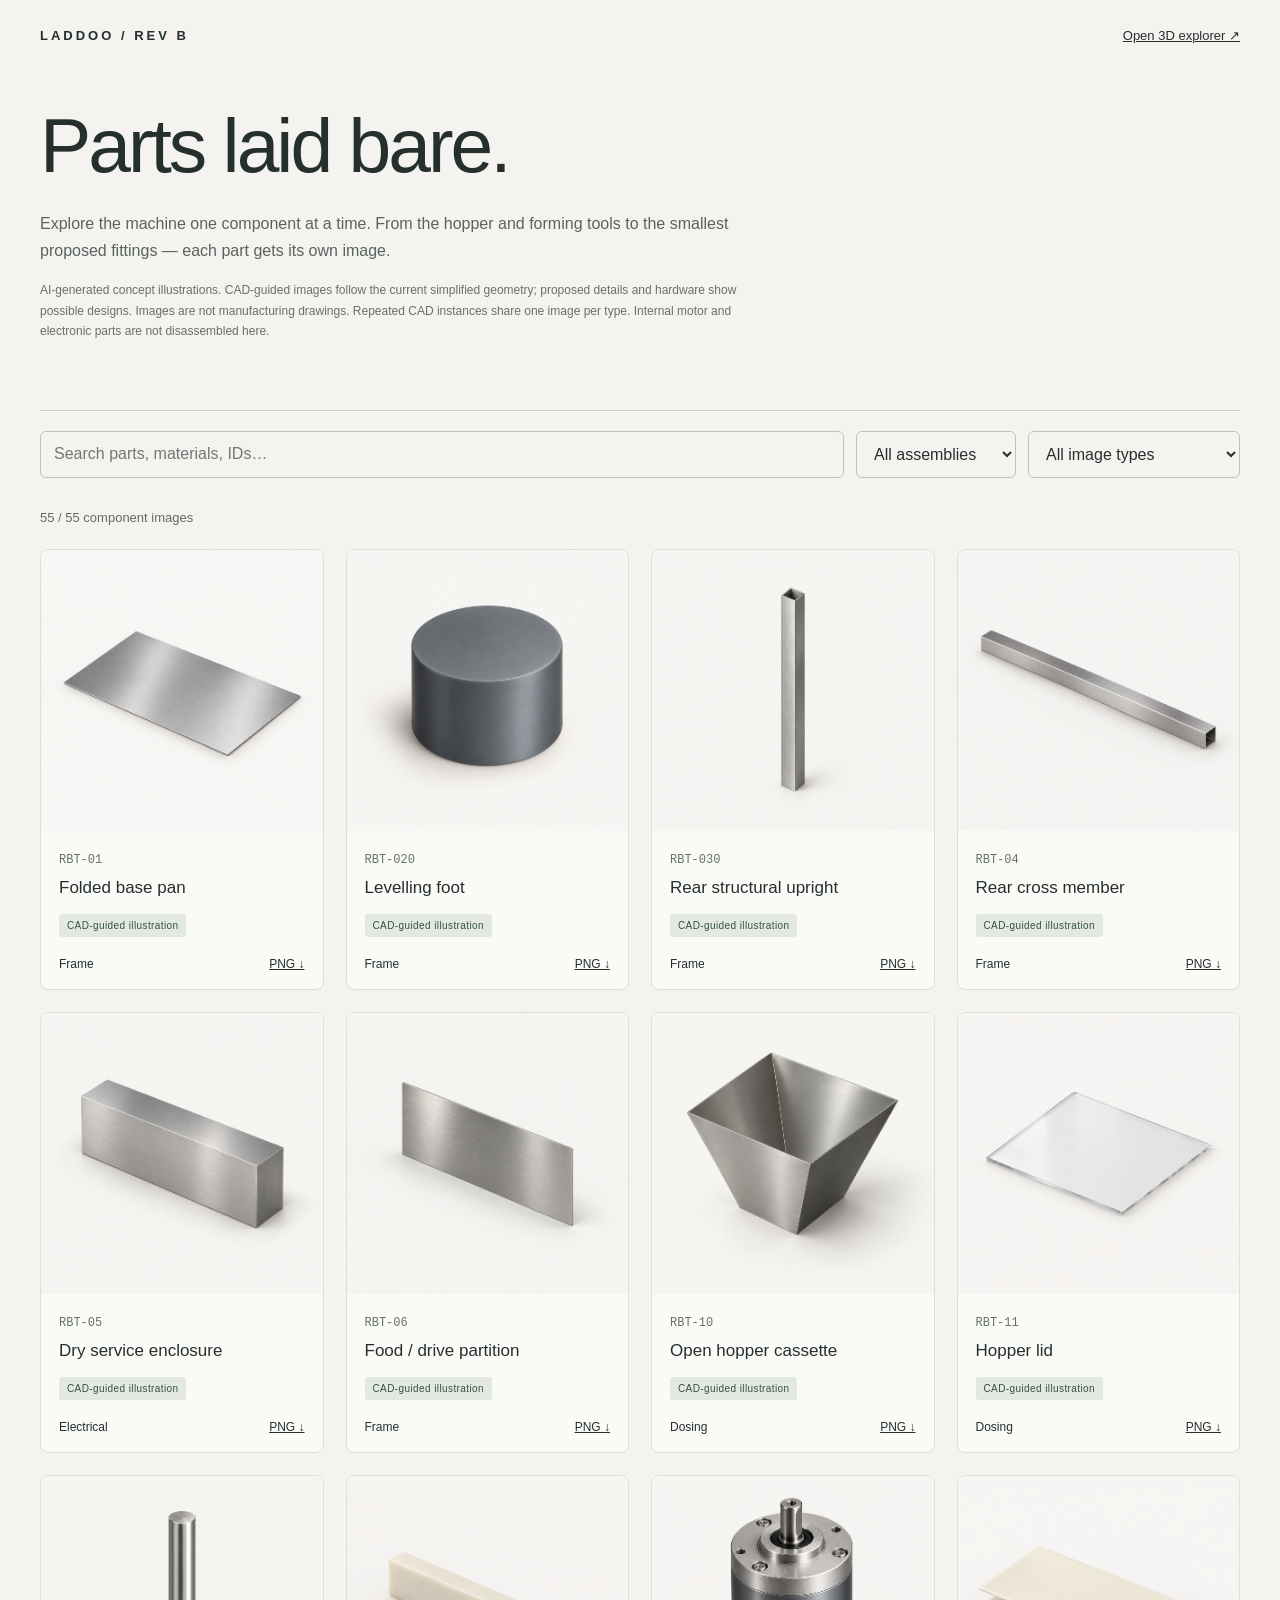
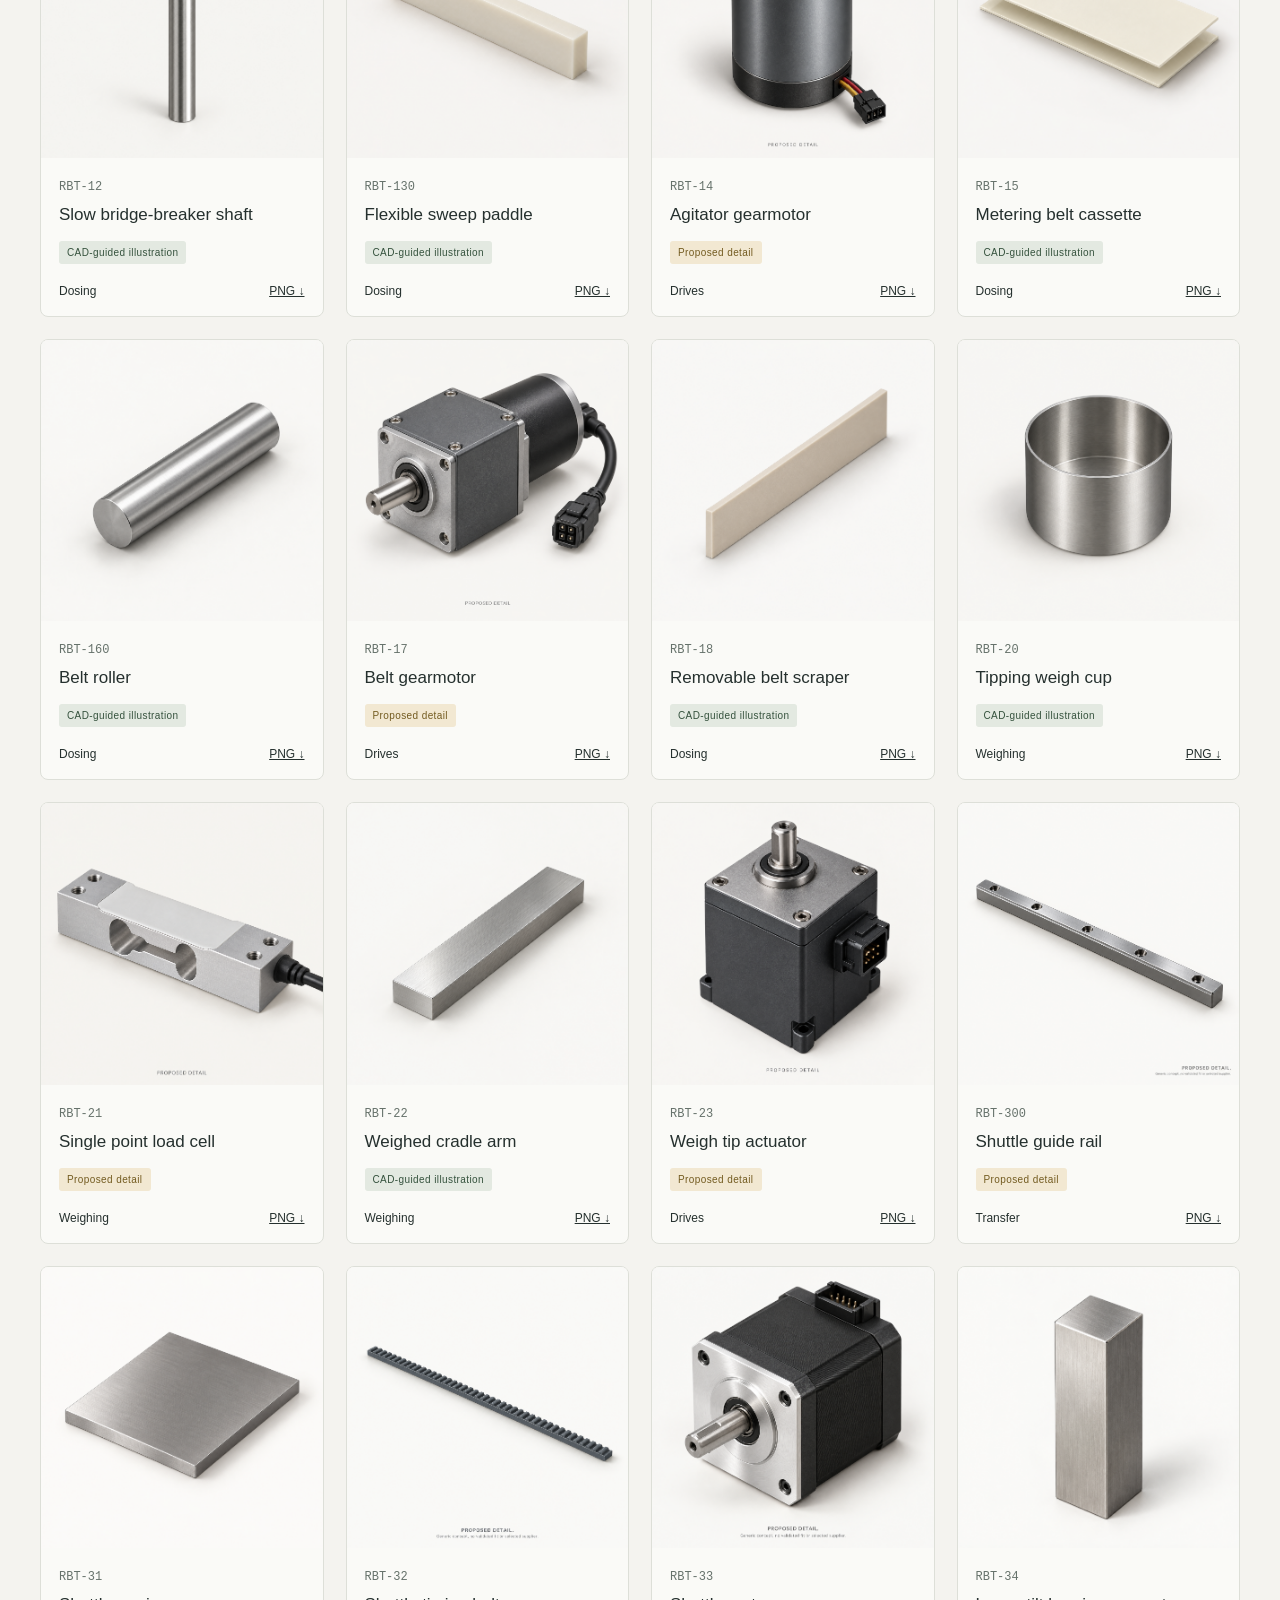
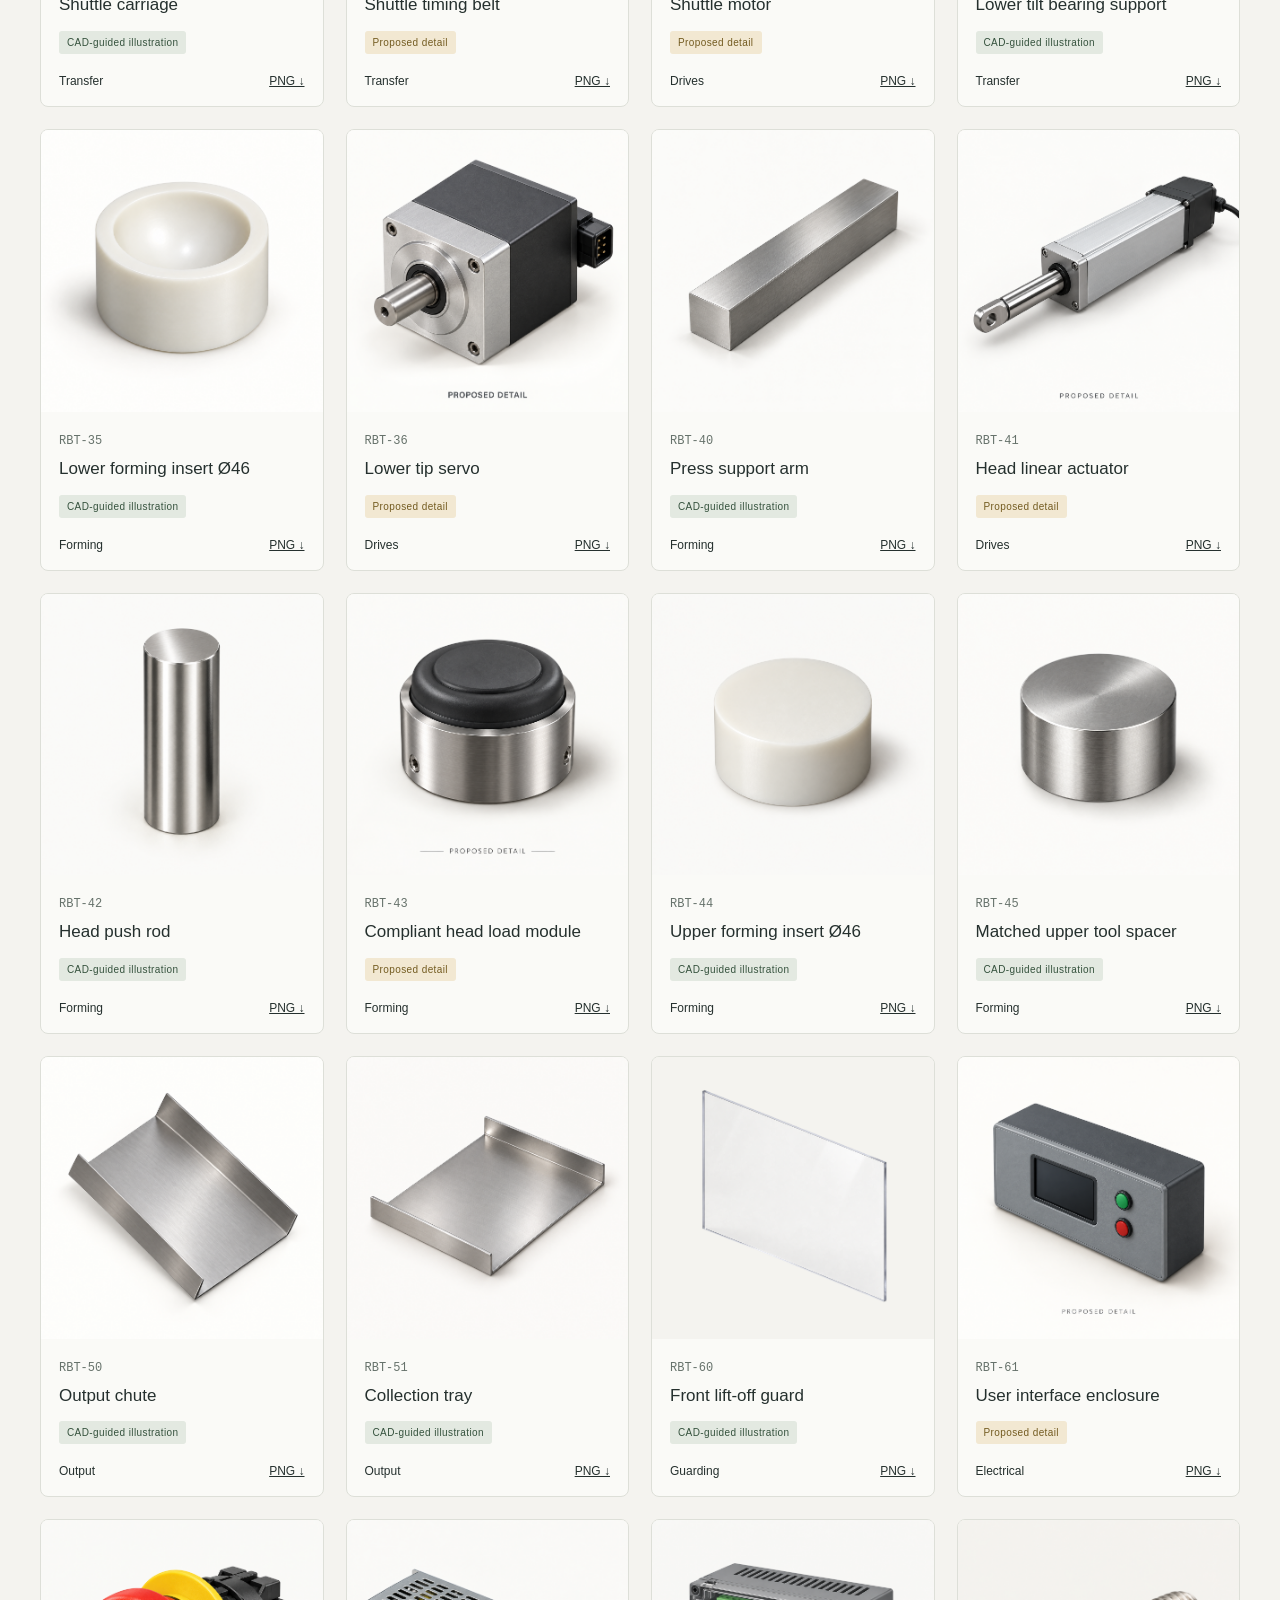
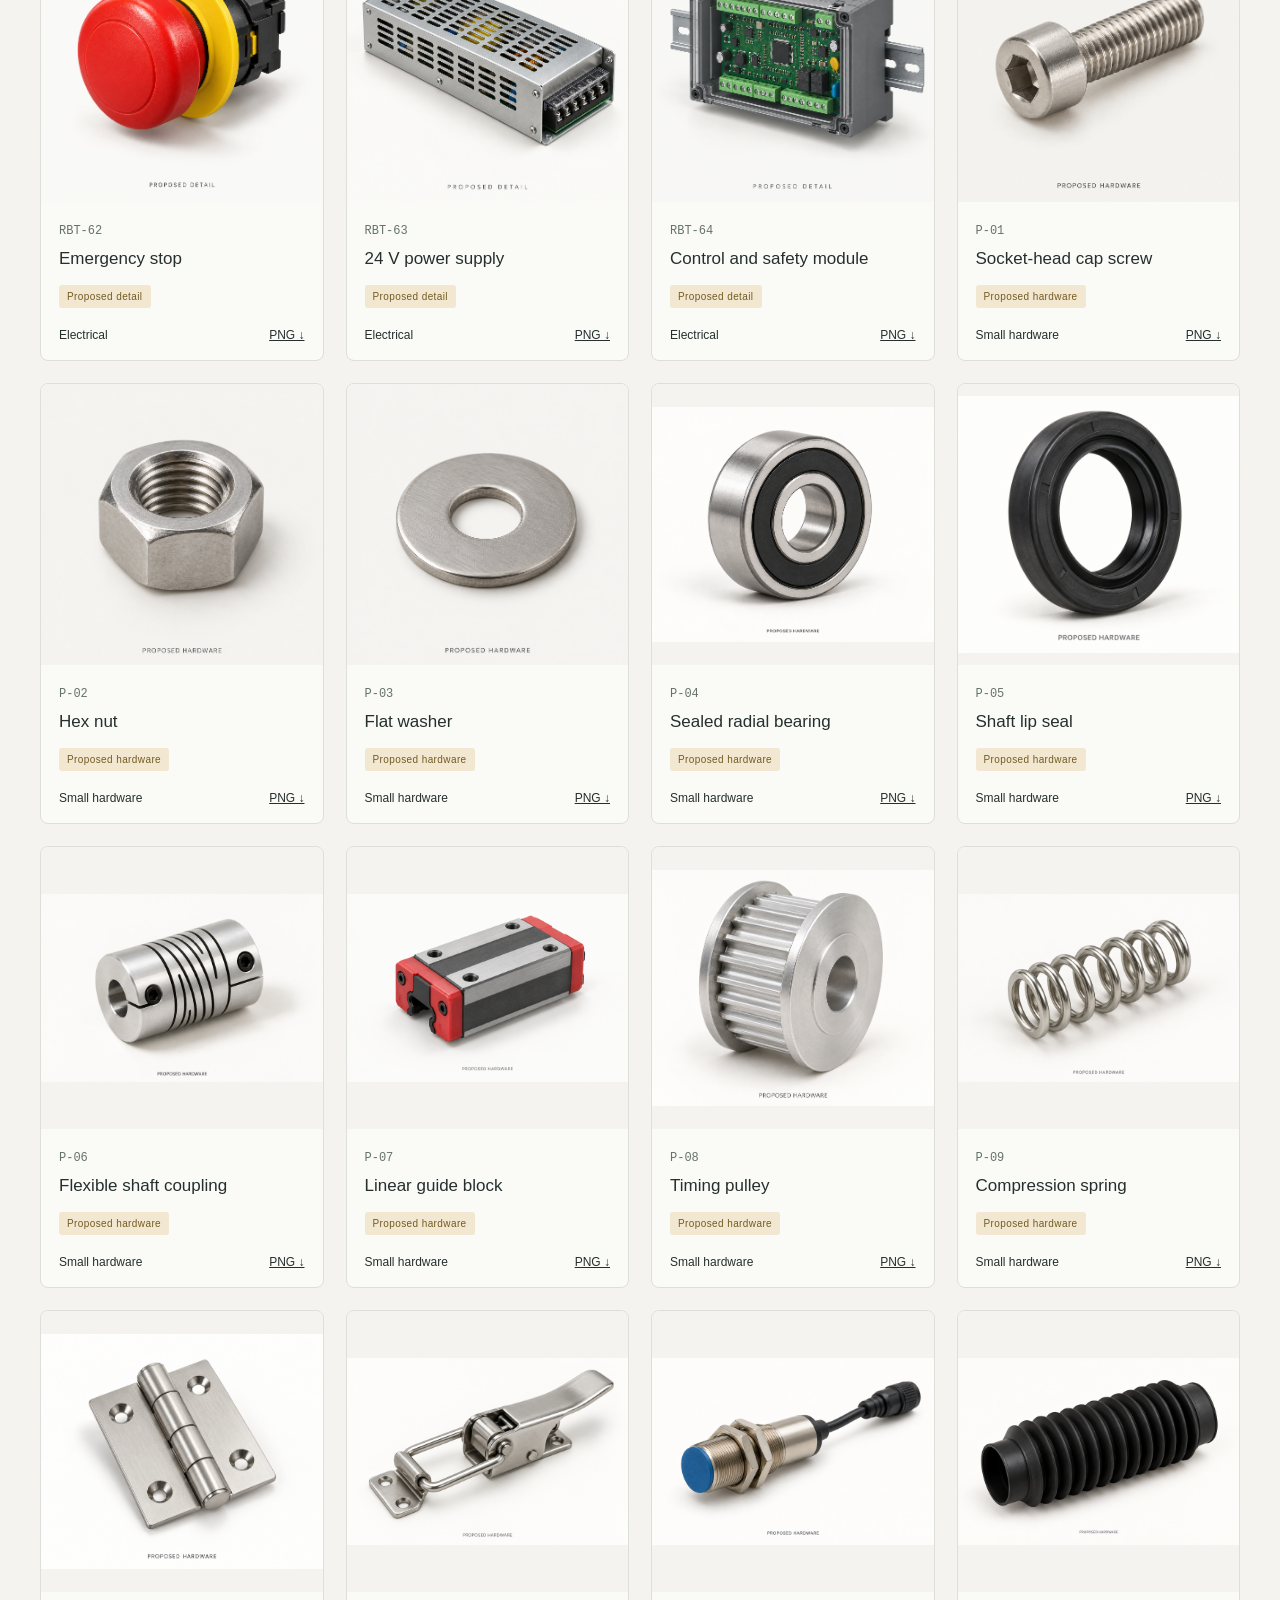
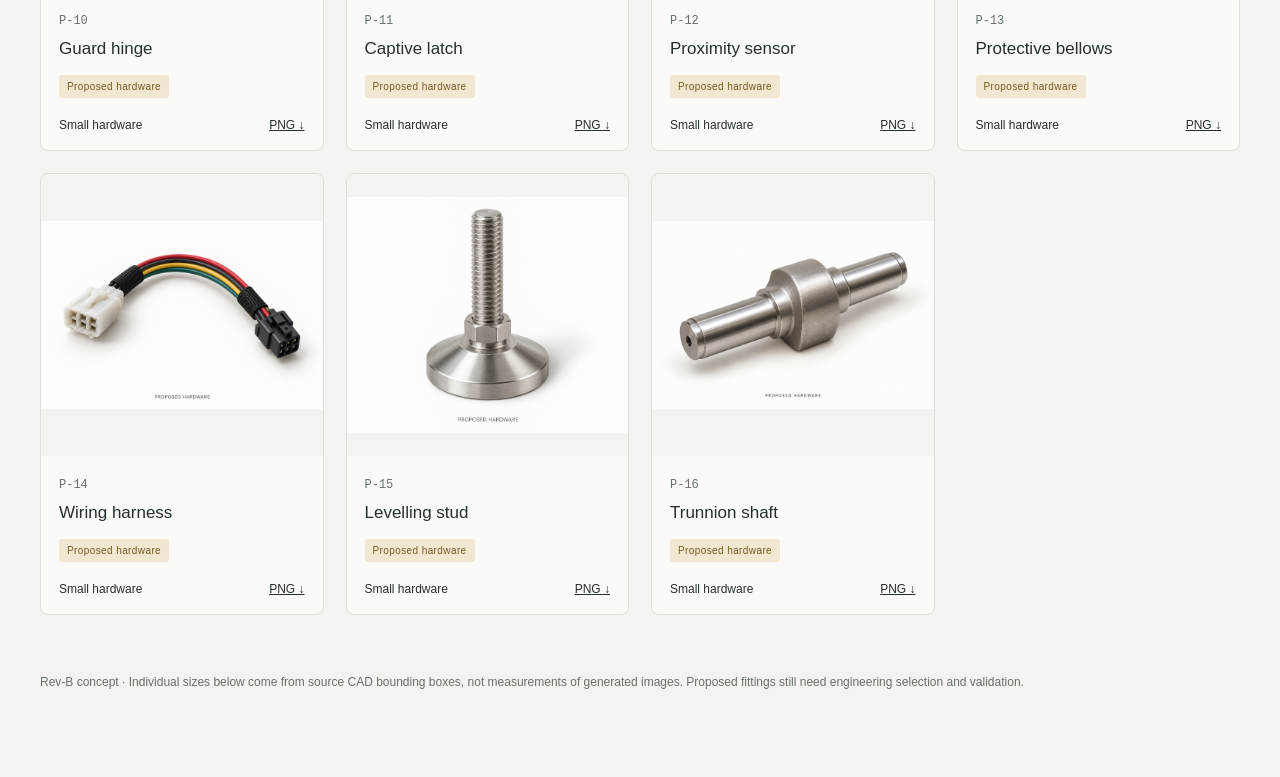
==== rev_b/part_images/index.html @ 6e7642b9 "Add individual component image gallery and proposed hardware illustrations" ====
<!doctype html>
<html lang="en"><head><meta charset="utf-8"><meta name="viewport" content="width=device-width,initial-scale=1"><title>Laddoo · Parts laid bare</title>
<style>
:root{font-family:Arial,sans-serif;color:#25302e;background:#f4f3ef}*{box-sizing:border-box}body{margin:0}header,main{max-width:1440px;margin:auto;padding:28px 40px}nav{display:flex;justify-content:space-between;gap:20px;align-items:center;font-size:13px}a{color:inherit}nav b{letter-spacing:3px}h1{font-size:clamp(40px,6vw,80px);font-weight:500;letter-spacing:-3px;margin:58px 0 20px}header p{max-width:720px;line-height:1.7;color:#59635f}.eyebrow{font-size:11px;letter-spacing:2px;text-transform:uppercase}.toolbar{display:flex;flex-wrap:wrap;gap:12px;padding:20px 0;border-top:1px solid #cccfc6}input,select,button{font:inherit;color:inherit}input,select{padding:13px;border:1px solid #bbc3bc;background:transparent;border-radius:6px}input{flex:1;min-width:190px}#count{font-size:13px;color:#626a65;margin:12px 0 24px}.grid{display:grid;grid-template-columns:repeat(4,minmax(0,1fr));gap:22px}.card{border:1px solid #dddfd8;border-radius:8px;overflow:hidden;background:#fafaf7}.open{display:block;width:100%;padding:0;border:0;background:#f4f3ef;cursor:zoom-in}.open img{display:block;width:100%;aspect-ratio:1;object-fit:contain}.info{padding:18px}.id{font-family:monospace;font-size:12px;color:#66726b}h2{font-size:17px;line-height:1.35;margin:10px 0 14px;font-weight:500}.badge{display:inline-block;font-size:10px;letter-spacing:.4px;padding:6px 8px;border-radius:3px;background:#e3e9e1;color:#35523d}.proposed{background:#f2e8d2;color:#735b20}.links{display:flex;justify-content:space-between;gap:10px;margin-top:20px;font-size:12px}.empty{padding:60px 0}dialog{padding:0;border:0;border-radius:12px;width:min(1100px,94vw);max-height:92vh;background:#f4f3ef;color:inherit}dialog::backdrop{background:#18241ddd;backdrop-filter:blur(4px)}.detail{display:grid;grid-template-columns:1.4fr 1fr}.detail img{width:100%;align-self:center}.detail section{padding:40px 28px;line-height:1.6}.detail h2{font-size:27px}.close{position:absolute;right:12px;top:12px;background:#fff;border:1px solid #ddd;border-radius:50%;width:38px;height:38px;cursor:pointer}.detail a{display:inline-block;margin:8px 10px 0 0}.note{font-size:12px;color:#687069}footer{padding:60px 0;font-size:12px;color:#687069}button:focus-visible,a:focus-visible{outline:3px solid #58765a;outline-offset:3px}@media(max-width:1000px){.grid{grid-template-columns:repeat(3,minmax(0,1fr))}}@media(max-width:700px){header,main{padding:24px 18px}.grid{grid-template-columns:repeat(2,minmax(0,1fr));gap:12px}.info{padding:12px}.detail{display:block}.detail img{max-height:45vh;object-fit:contain}.detail section{padding:22px}h1{margin-top:40px}.links{flex-wrap:wrap}}@media(max-width:390px){.grid{grid-template-columns:1fr}}
</style></head><body>
<header><nav><b>LADDOO / REV B</b><a href="../explorer/">Open 3D explorer ↗</a></nav><h1>Parts laid bare.</h1><p>Explore the machine one component at a time. From the hopper and forming tools to the smallest proposed fittings — each part gets its own image.</p><p class="note">AI-generated concept illustrations. CAD-guided images follow the current simplified geometry; proposed details and hardware show possible designs. Images are not manufacturing drawings. Repeated CAD instances share one image per type. Internal motor and electronic parts are not disassembled here.</p></header>
<main><div class="toolbar"><input id="search" type="search" placeholder="Search parts, materials, IDs…" aria-label="Search parts"><select id="group" aria-label="Assembly"><option value="">All assemblies</option></select><select id="status" aria-label="Image basis"><option value="">All image types</option><option>CAD-guided illustration</option><option>Proposed detail</option><option>Proposed hardware</option></select></div><p id="count" aria-live="polite">Loading parts…</p><div class="grid" id="grid"></div><footer>Rev-B concept · Individual sizes below come from source CAD bounding boxes, not measurements of generated images. Proposed fittings still need engineering selection and validation.</footer></main>
<dialog id="viewer"><button class="close" aria-label="Close image">×</button><div class="detail"><img id="large" alt=""><section><span id="did" class="id"></span><h2 id="name"></h2><span id="basis" class="badge"></span><p id="desc"></p><p id="material"></p><p id="dims"></p><p id="qty"></p><p class="note">Illustrative appearance only. Check the source CAD and finish the mechanical design before fabrication.</p><a id="download" download>Download PNG ↓</a><a id="reference" target="_blank" rel="noopener">View CAD reference ↗</a></section></div></dialog>
<script>
const $=id=>document.getElementById(id);let parts=[];const dialog=$('viewer');
function openPart(p){$('large').src=p.image;$('large').alt=p.name;$('did').textContent=p.id+' / '+p.group;$('name').textContent=p.name;$('basis').textContent=p.status;$('basis').className='badge '+(p.status.startsWith('Proposed')?'proposed':'');$('desc').textContent=p.description;$('material').textContent='Material: '+p.material;$('dims').textContent=p.dimensions?'Source CAD bounds: '+p.dimensions.map(x=>Math.round(x*100)/100).join(' × ')+' mm':'Dimensions: design details needed';$('qty').textContent=p.quantity?'CAD instances: '+p.quantity:'Quantity: design details needed';$('download').href=p.image;$('reference').hidden=!p.reference;$('reference').style.display=p.reference?'inline-block':'none';if(p.reference)$('reference').href=p.reference;dialog.showModal()}
function render(){const query=$('search').value.trim().toLowerCase();const list=parts.filter(p=>(!$('group').value||p.group===$('group').value)&&(!$('status').value||p.status===$('status').value)&&[p.id,p.name,p.material,p.description].join(' ').toLowerCase().includes(query));$('grid').replaceChildren();$('count').textContent=list.length+' / '+parts.length+' component images';for(const p of list){const card=document.createElement('article');card.className='card';const button=document.createElement('button');button.className='open';button.setAttribute('aria-label','Inspect '+p.name);const img=document.createElement('img');img.src=p.image;img.alt=p.name;img.loading='lazy';button.append(img);button.onclick=()=>openPart(p);const info=document.createElement('div');info.className='info';const id=document.createElement('span');id.className='id';id.textContent=p.id;const name=document.createElement('h2');name.textContent=p.name;const badge=document.createElement('span');badge.className='badge '+(p.status.startsWith('Proposed')?'proposed':'');badge.textContent=p.status;const links=document.createElement('div');links.className='links';const group=document.createElement('span');group.textContent=p.group;const dl=document.createElement('a');dl.href=p.image;dl.download=p.image;dl.textContent='PNG ↓';links.append(group,dl);info.append(id,name,badge,links);card.append(button,info);$('grid').append(card)}}
$('search').oninput=render;$('group').onchange=render;$('status').onchange=render;document.querySelector('.close').onclick=()=>dialog.close();dialog.onclick=e=>{if(e.target===dialog)dialog.close()};fetch('manifest.json').then(r=>{if(!r.ok)throw Error('Catalogue unavailable');return r.json()}).then(data=>{parts=data;for(const group of [...new Set(parts.map(p=>p.group))]){const o=document.createElement('option');o.textContent=group;$('group').append(o)}render()}).catch(()=>{$('count').textContent='The catalogue could not load. Please refresh.'});
</script></body></html>
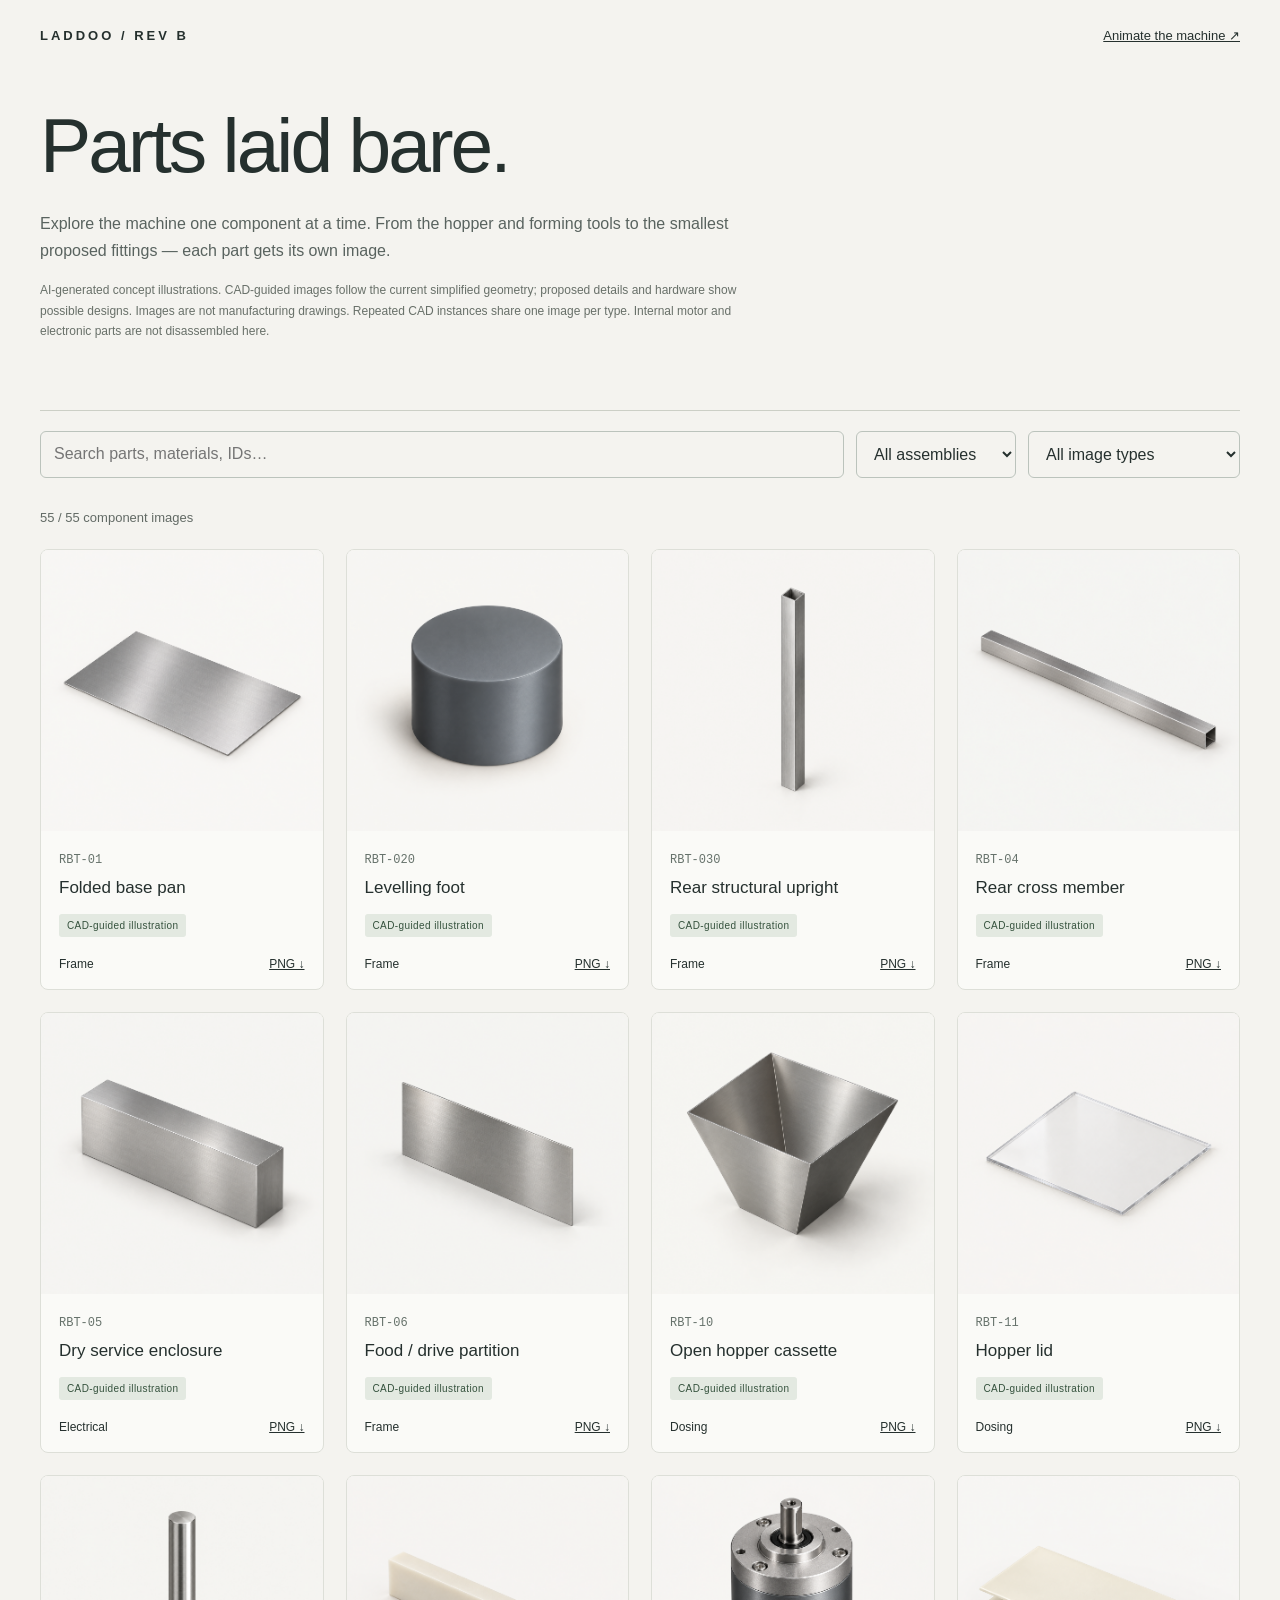
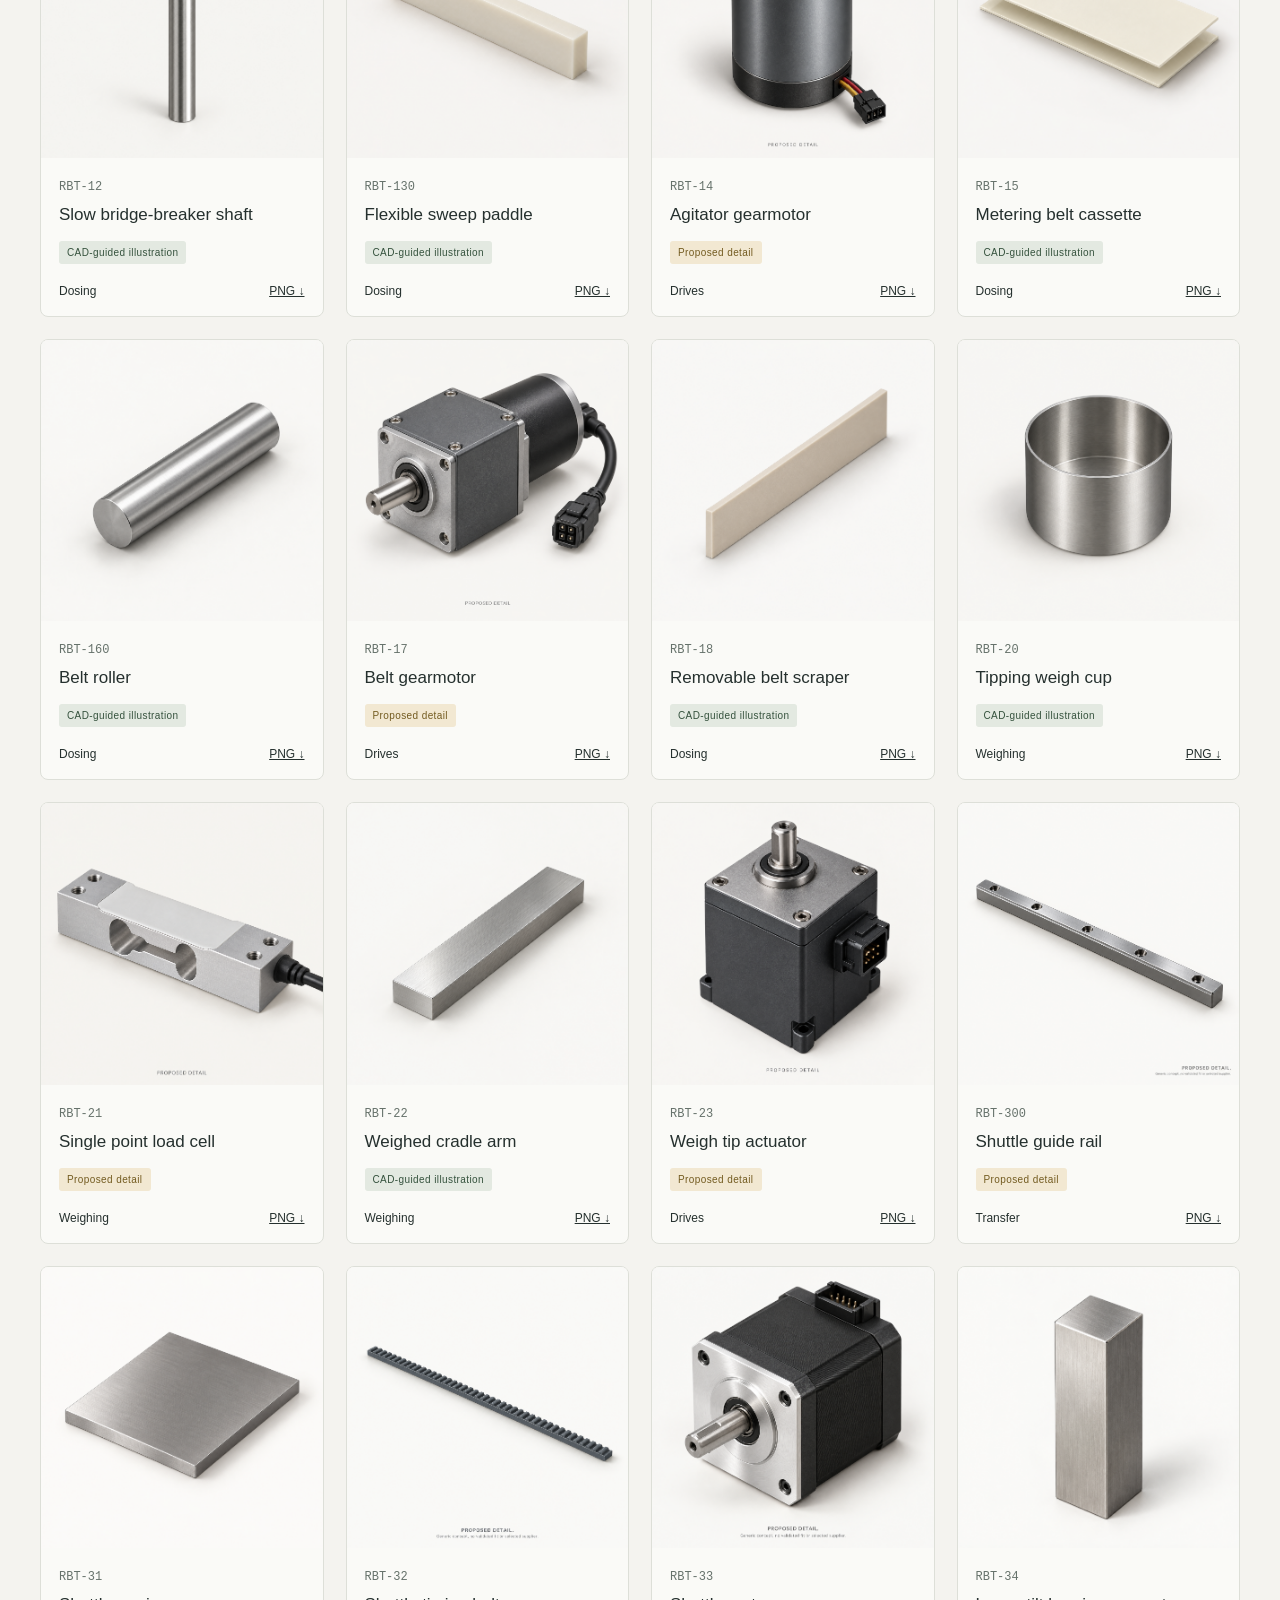
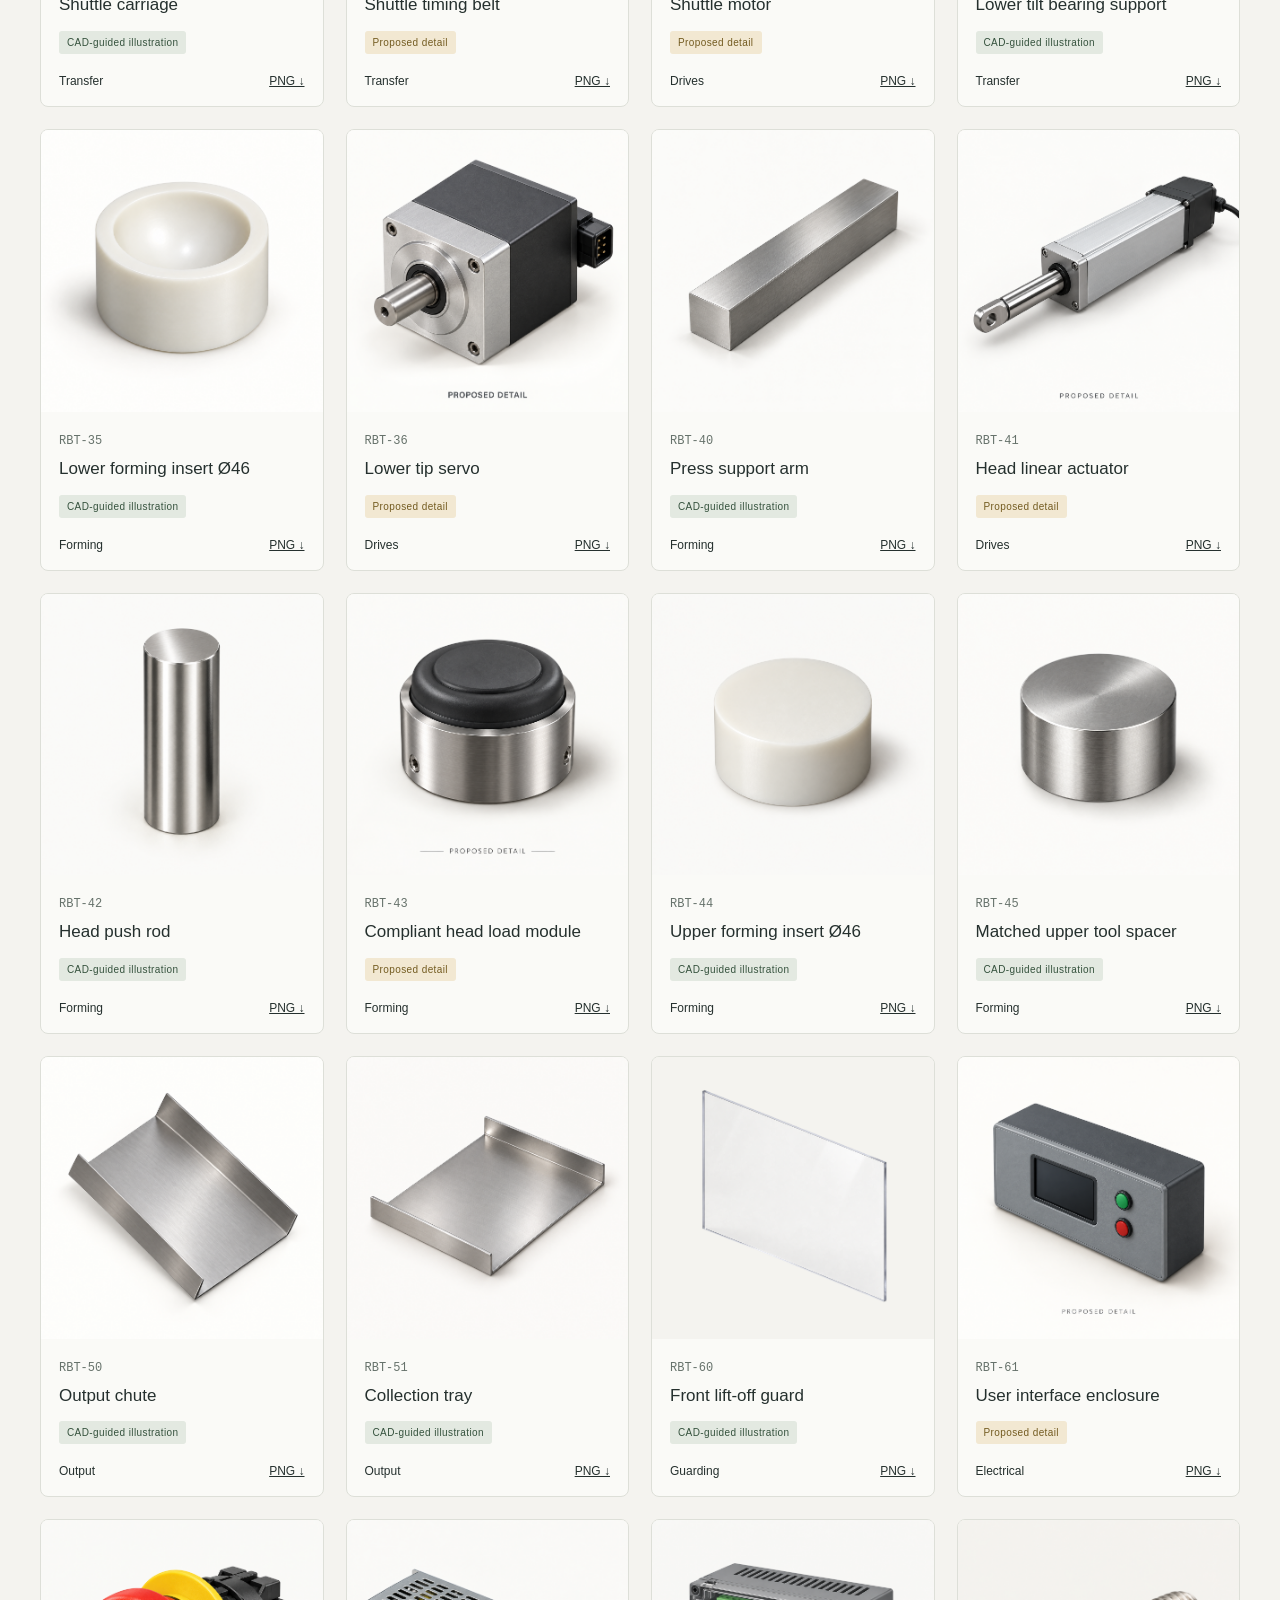
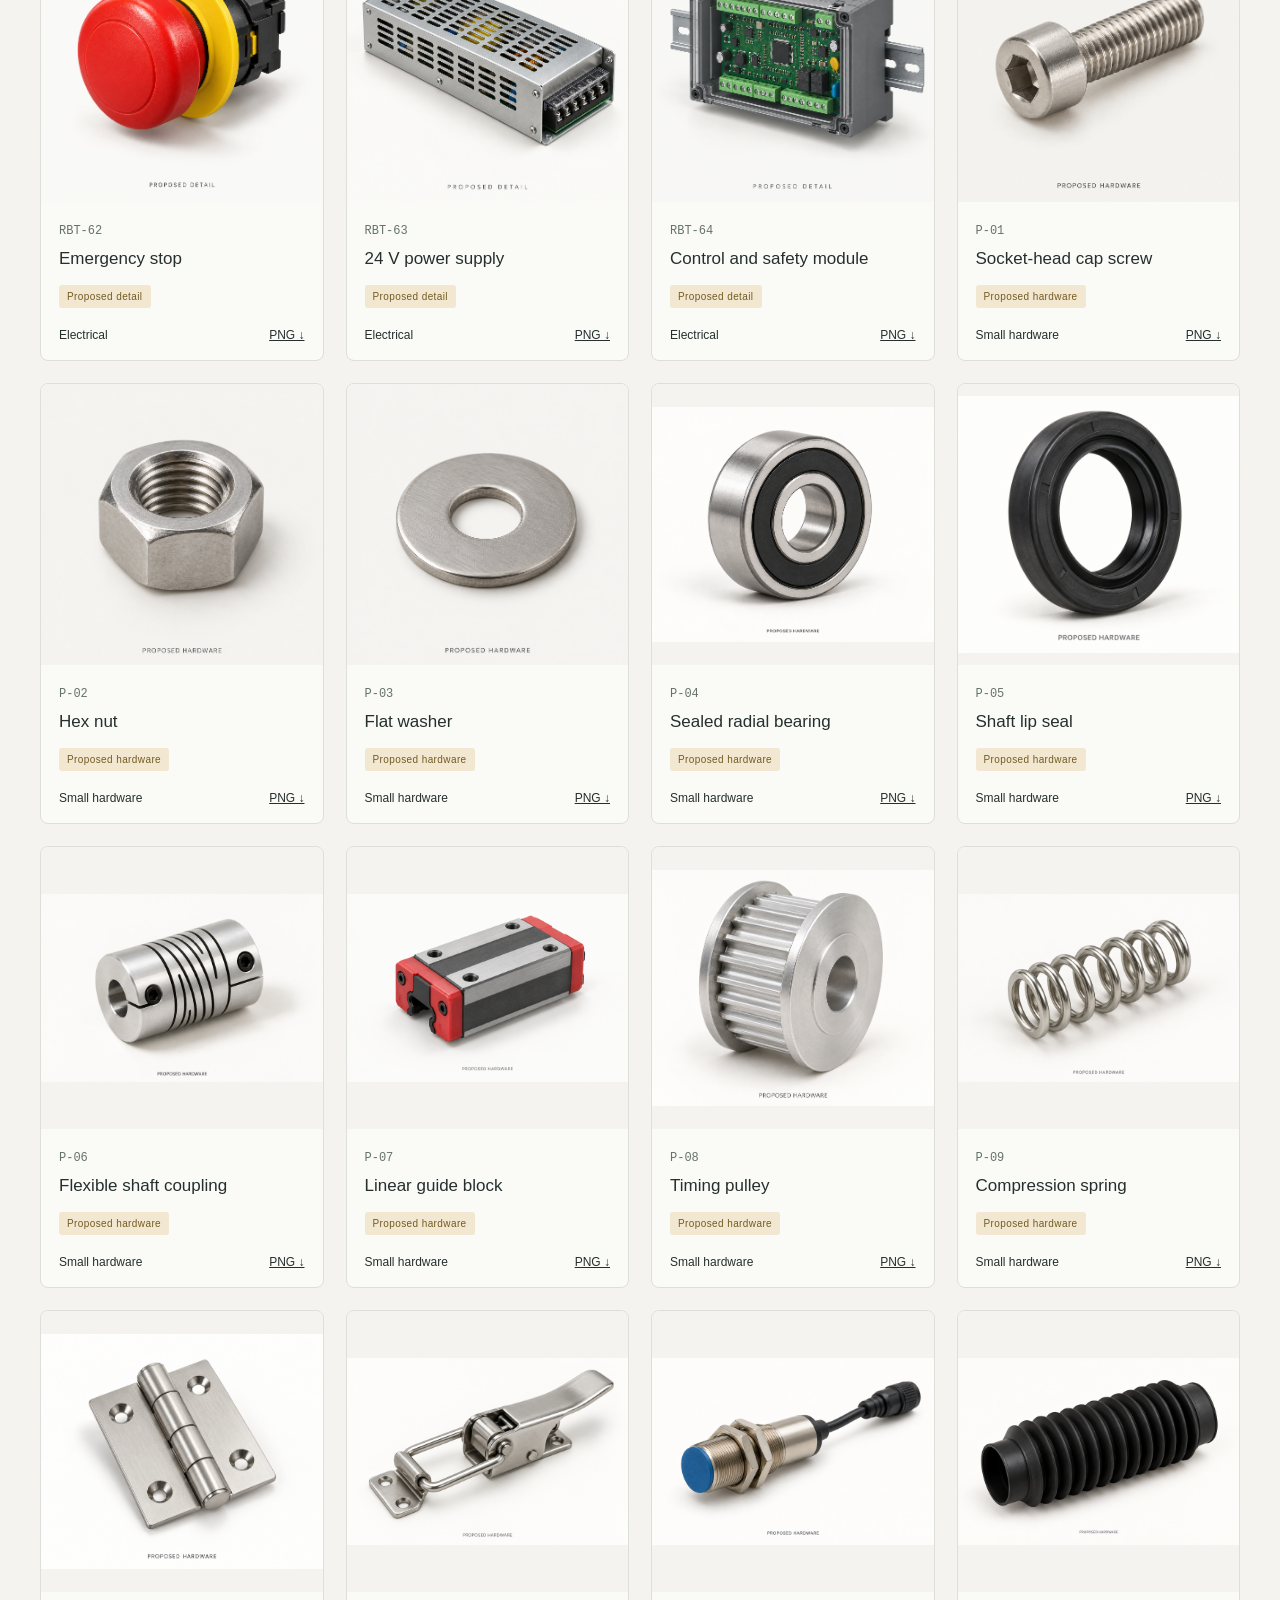
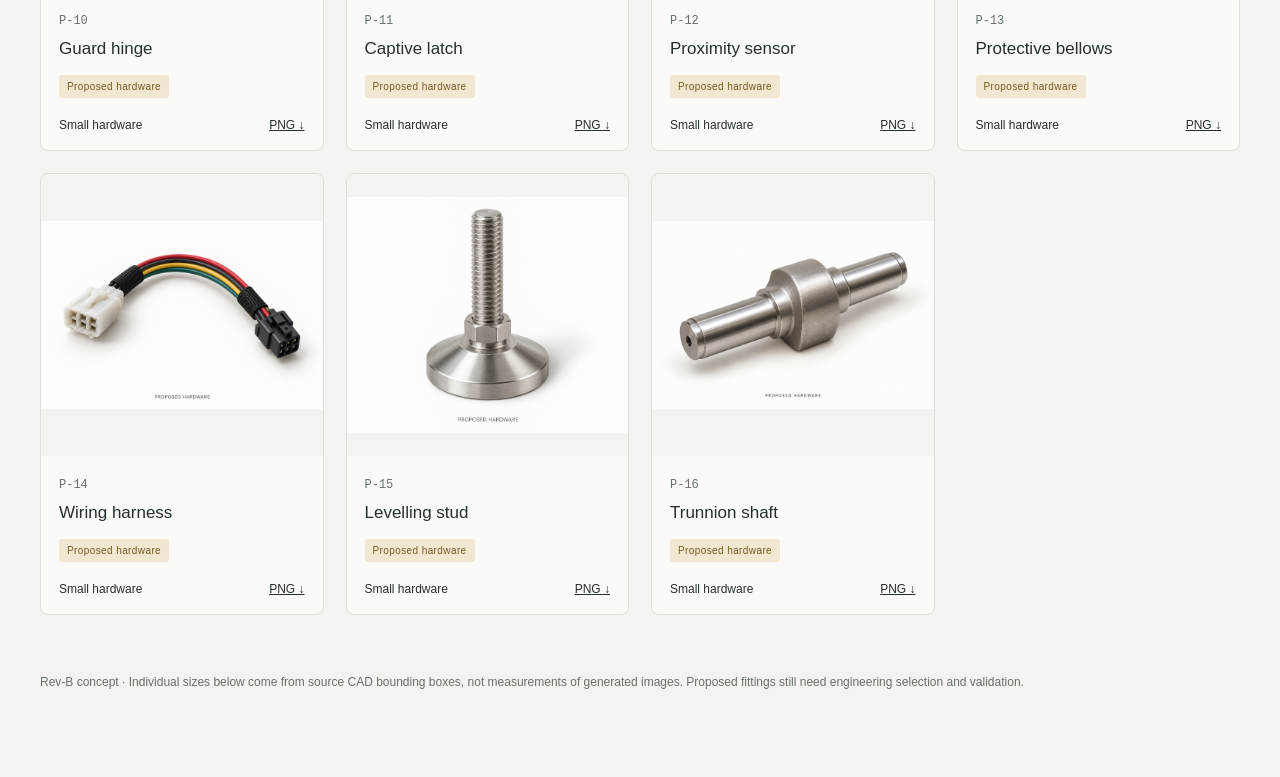
==== commit cbf33315: "Build transformation studio with animated assembly and rendered film" ====
--- a/rev_b/part_images/index.html
+++ b/rev_b/part_images/index.html
@@ -3,7 +3,7 @@
 <style>
 :root{font-family:Arial,sans-serif;color:#25302e;background:#f4f3ef}*{box-sizing:border-box}body{margin:0}header,main{max-width:1440px;margin:auto;padding:28px 40px}nav{display:flex;justify-content:space-between;gap:20px;align-items:center;font-size:13px}a{color:inherit}nav b{letter-spacing:3px}h1{font-size:clamp(40px,6vw,80px);font-weight:500;letter-spacing:-3px;margin:58px 0 20px}header p{max-width:720px;line-height:1.7;color:#59635f}.eyebrow{font-size:11px;letter-spacing:2px;text-transform:uppercase}.toolbar{display:flex;flex-wrap:wrap;gap:12px;padding:20px 0;border-top:1px solid #cccfc6}input,select,button{font:inherit;color:inherit}input,select{padding:13px;border:1px solid #bbc3bc;background:transparent;border-radius:6px}input{flex:1;min-width:190px}#count{font-size:13px;color:#626a65;margin:12px 0 24px}.grid{display:grid;grid-template-columns:repeat(4,minmax(0,1fr));gap:22px}.card{border:1px solid #dddfd8;border-radius:8px;overflow:hidden;background:#fafaf7}.open{display:block;width:100%;padding:0;border:0;background:#f4f3ef;cursor:zoom-in}.open img{display:block;width:100%;aspect-ratio:1;object-fit:contain}.info{padding:18px}.id{font-family:monospace;font-size:12px;color:#66726b}h2{font-size:17px;line-height:1.35;margin:10px 0 14px;font-weight:500}.badge{display:inline-block;font-size:10px;letter-spacing:.4px;padding:6px 8px;border-radius:3px;background:#e3e9e1;color:#35523d}.proposed{background:#f2e8d2;color:#735b20}.links{display:flex;justify-content:space-between;gap:10px;margin-top:20px;font-size:12px}.empty{padding:60px 0}dialog{padding:0;border:0;border-radius:12px;width:min(1100px,94vw);max-height:92vh;background:#f4f3ef;color:inherit}dialog::backdrop{background:#18241ddd;backdrop-filter:blur(4px)}.detail{display:grid;grid-template-columns:1.4fr 1fr}.detail img{width:100%;align-self:center}.detail section{padding:40px 28px;line-height:1.6}.detail h2{font-size:27px}.close{position:absolute;right:12px;top:12px;background:#fff;border:1px solid #ddd;border-radius:50%;width:38px;height:38px;cursor:pointer}.detail a{display:inline-block;margin:8px 10px 0 0}.note{font-size:12px;color:#687069}footer{padding:60px 0;font-size:12px;color:#687069}button:focus-visible,a:focus-visible{outline:3px solid #58765a;outline-offset:3px}@media(max-width:1000px){.grid{grid-template-columns:repeat(3,minmax(0,1fr))}}@media(max-width:700px){header,main{padding:24px 18px}.grid{grid-template-columns:repeat(2,minmax(0,1fr));gap:12px}.info{padding:12px}.detail{display:block}.detail img{max-height:45vh;object-fit:contain}.detail section{padding:22px}h1{margin-top:40px}.links{flex-wrap:wrap}}@media(max-width:390px){.grid{grid-template-columns:1fr}}
 </style></head><body>
-<header><nav><b>LADDOO / REV B</b><a href="../explorer/">Open 3D explorer ↗</a></nav><h1>Parts laid bare.</h1><p>Explore the machine one component at a time. From the hopper and forming tools to the smallest proposed fittings — each part gets its own image.</p><p class="note">AI-generated concept illustrations. CAD-guided images follow the current simplified geometry; proposed details and hardware show possible designs. Images are not manufacturing drawings. Repeated CAD instances share one image per type. Internal motor and electronic parts are not disassembled here.</p></header>
+<header><nav><b>LADDOO / REV B</b><a href="../transform/">Animate the machine ↗</a></nav><h1>Parts laid bare.</h1><p>Explore the machine one component at a time. From the hopper and forming tools to the smallest proposed fittings — each part gets its own image.</p><p class="note">AI-generated concept illustrations. CAD-guided images follow the current simplified geometry; proposed details and hardware show possible designs. Images are not manufacturing drawings. Repeated CAD instances share one image per type. Internal motor and electronic parts are not disassembled here.</p></header>
 <main><div class="toolbar"><input id="search" type="search" placeholder="Search parts, materials, IDs…" aria-label="Search parts"><select id="group" aria-label="Assembly"><option value="">All assemblies</option></select><select id="status" aria-label="Image basis"><option value="">All image types</option><option>CAD-guided illustration</option><option>Proposed detail</option><option>Proposed hardware</option></select></div><p id="count" aria-live="polite">Loading parts…</p><div class="grid" id="grid"></div><footer>Rev-B concept · Individual sizes below come from source CAD bounding boxes, not measurements of generated images. Proposed fittings still need engineering selection and validation.</footer></main>
 <dialog id="viewer"><button class="close" aria-label="Close image">×</button><div class="detail"><img id="large" alt=""><section><span id="did" class="id"></span><h2 id="name"></h2><span id="basis" class="badge"></span><p id="desc"></p><p id="material"></p><p id="dims"></p><p id="qty"></p><p class="note">Illustrative appearance only. Check the source CAD and finish the mechanical design before fabrication.</p><a id="download" download>Download PNG ↓</a><a id="reference" target="_blank" rel="noopener">View CAD reference ↗</a></section></div></dialog>
 <script>
